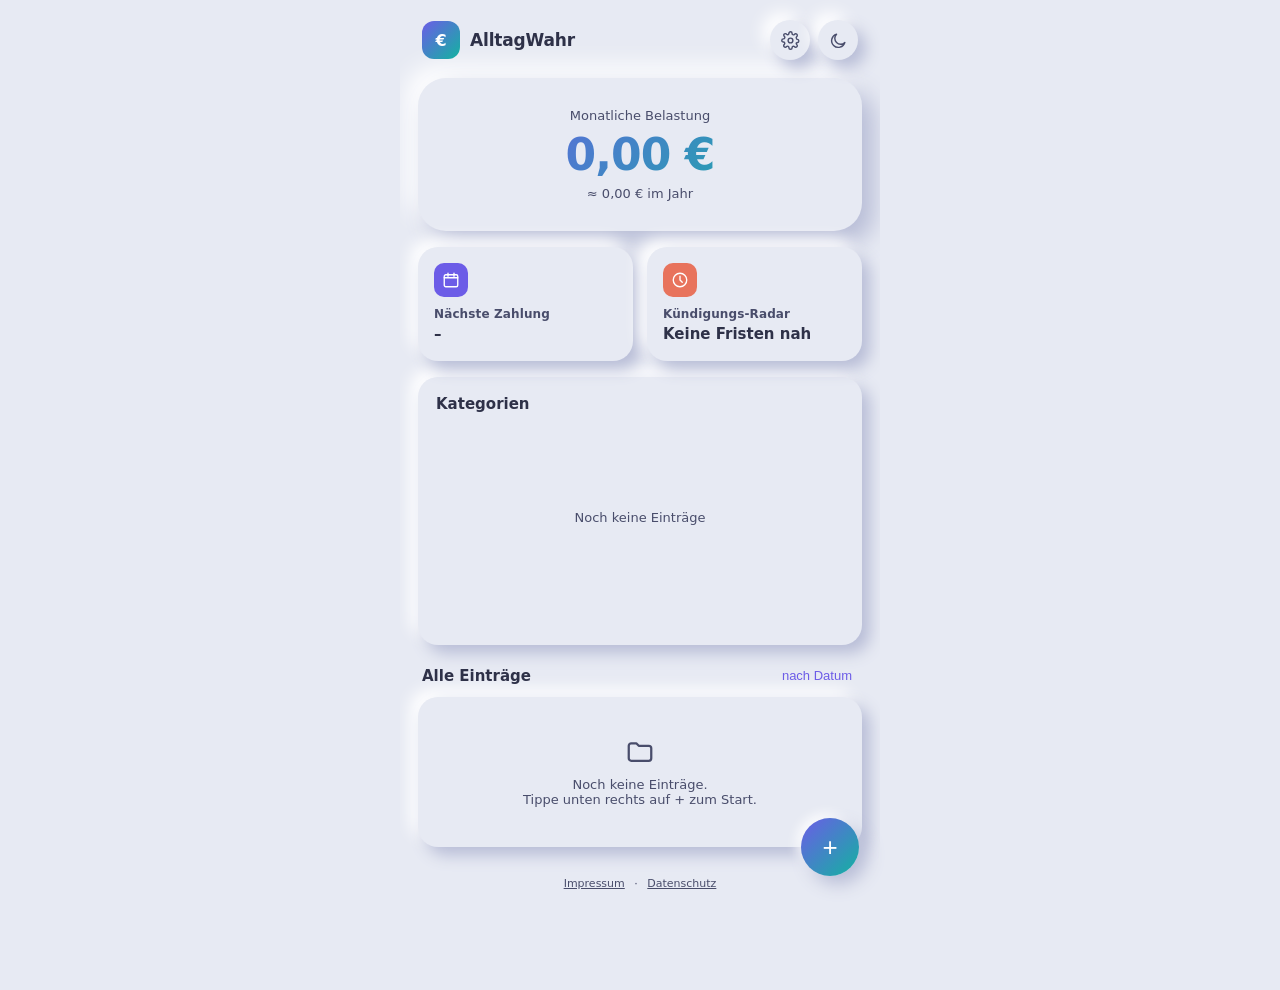
==== index.html @ 647d2dce "Add files via upload" ====
<!DOCTYPE html>
<html lang="de" data-theme="light">
<head>
<meta charset="UTF-8">
<meta name="viewport" content="width=device-width, initial-scale=1.0, maximum-scale=1.0, user-scalable=no, viewport-fit=cover">
<meta name="robots" content="noindex, nofollow, noarchive">
<title>AlltagWahr – Wiederkehrende Ausgaben im Blick</title>
<meta name="description" content="AlltagWahr verwaltet Abos, Versicherungen und andere wiederkehrende Zahlungen – lokal auf deinem Gerät, ohne Cloud, ohne Tracking.">
<link rel="manifest" href="manifest.json">
<meta name="theme-color" content="#6C5CE7">
<link rel="icon" href="icon-192.png">
<link rel="apple-touch-icon" href="apple-touch-icon.png">
<meta name="apple-mobile-web-app-capable" content="yes">
<meta name="apple-mobile-web-app-status-bar-style" content="black-translucent">
<meta name="apple-mobile-web-app-title" content="AlltagWahr">
<link rel="stylesheet" href="style.css">
</head>
<body>

<header>
  <div class="brand">
    <div class="brand-mark">€</div>
    <div class="brand-name">AlltagWahr</div>
  </div>
  <div class="header-actions">
    <button class="icon-btn nm-raised nm-pressable" id="settingsBtn" aria-label="Einstellungen"></button>
    <button class="icon-btn nm-raised nm-pressable" id="themeToggle" aria-label="Darstellung wechseln"></button>
  </div>
</header>

<div class="hero nm-raised-deep">
  <p class="hero-label">Monatliche Belastung</p>
  <p class="hero-amount" id="monthlyTotal">0,00 €</p>
  <p class="hero-sub" id="yearlyHint">≈ 0,00 € im Jahr</p>
</div>

<div class="tiles">
  <div class="tile nm-raised">
    <div class="tile-icon violet" id="tileIconCalendar"></div>
    <p class="tile-title">Nächste Zahlung</p>
    <p class="tile-value" id="nextPayment">–</p>
  </div>
  <div class="tile nm-raised">
    <div class="tile-icon warn" id="tileIconClock"></div>
    <p class="tile-title">Kündigungs-Radar</p>
    <p class="tile-value" id="cancelRadar">Keine Fristen nah</p>
  </div>
</div>

<div class="chart-card nm-raised">
  <div class="section-title" style="margin-bottom:10px;">Kategorien</div>
  <div class="chart-wrap" id="chartWrap"></div>
  <div class="chart-legend" id="chartLegend"></div>
</div>

<div class="section-head">
  <p class="section-title">Alle Einträge</p>
  <button class="section-action" id="sortToggle">nach Datum</button>
</div>
<div id="entryList"></div>

<footer class="legal-links">
  <a href="impressum.html">Impressum</a> · <a href="datenschutz.html">Datenschutz</a>
</footer>

<button class="fab" id="addBtn" aria-label="Neuer Eintrag">+</button>
<div class="toast" id="toast"></div>

<!-- Eintrag anlegen/bearbeiten -->
<div class="sheet-backdrop" id="sheetBackdrop">
  <div class="sheet">
    <div class="sheet-handle"></div>
    <p class="sheet-title" id="sheetTitle">Neuer Eintrag</p>
    <form id="entryForm">
      <div class="field"><label for="fName">Name</label><input id="fName" type="text" placeholder="z. B. Streaming-Abo" required></div>
      <div class="row2">
        <div class="field"><label for="fAmount">Betrag (€)</label><input id="fAmount" type="number" step="0.01" min="0" placeholder="0,00" required></div>
        <div class="field"><label for="fRhythm">Rhythmus</label>
          <select id="fRhythm">
            <option value="monthly">monatlich</option>
            <option value="quarterly">vierteljährlich</option>
            <option value="yearly">jährlich</option>
          </select>
        </div>
      </div>
      <div class="field"><label>Kategorie</label><div class="cat-picker" id="catPicker"></div></div>
      <div class="row2">
        <div class="field"><label for="fDate">Nächste Fälligkeit</label><input id="fDate" type="date" required></div>
        <div class="field"><label for="fNotice">Kündigungsfrist (Tage, optional)</label><input id="fNotice" type="number" min="0" placeholder="z. B. 30"></div>
      </div>
      <div class="field"><label for="fContractTerm">Vertragslaufzeit (Monate, optional)</label><input id="fContractTerm" type="number" min="0" placeholder="z. B. 24"></div>
      <div class="sheet-actions">
        <button type="button" class="btn btn-secondary" id="cancelBtn">Abbrechen</button>
        <button type="submit" class="btn btn-primary">Speichern</button>
      </div>
      <div class="sheet-actions" id="deleteRow" style="display:none;">
        <button type="button" class="btn btn-delete" id="deleteBtn">Eintrag löschen</button>
      </div>
    </form>
  </div>
</div>

<!-- Einstellungen -->
<div class="sheet-backdrop" id="settingsBackdrop">
  <div class="sheet">
    <div class="sheet-handle"></div>
    <p class="sheet-title">Einstellungen</p>

    <div class="settings-row">
      <div>
        <div class="settings-row-label">Erinnerungen</div>
        <div class="settings-row-sub">Hinweis beim Öffnen, wenn eine Zahlung oder Kündigungsfrist ansteht</div>
      </div>
      <label class="switch"><input type="checkbox" id="reminderToggle"><span class="slider"></span></label>
    </div>

    <div class="settings-row">
      <div>
        <div class="settings-row-label">Backup exportieren</div>
        <div class="settings-row-sub">Alle Einträge als JSON-Datei sichern</div>
      </div>
      <button class="btn btn-secondary" style="flex:none;padding:10px 16px;" id="exportBtn">Export</button>
    </div>

    <div class="settings-row">
      <div>
        <div class="settings-row-label">Backup importieren</div>
        <div class="settings-row-sub">Ersetzt aktuelle Einträge durch die Datei</div>
      </div>
      <label class="import-label" for="importInput">Datei wählen</label>
      <input type="file" id="importInput" accept="application/json" style="display:none;">
    </div>

    <div class="section-head" style="margin:22px 0 4px;">
      <p class="section-title">Kategorien</p>
    </div>
    <div id="categoryManager"></div>
    <button type="button" class="cat-add-btn" id="addCategoryBtn">+ Kategorie hinzufügen</button>

    <p class="sheet-text" style="margin-top:16px;">Alle Daten bleiben ausschließlich lokal auf diesem Gerät gespeichert. Es gibt keine Cloud-Synchronisierung.</p>
    <div class="sheet-actions">
      <button type="button" class="btn btn-secondary" id="settingsCloseBtn">Schließen</button>
    </div>
  </div>
</div>

<!-- Kategorie anlegen/bearbeiten -->
<div class="sheet-backdrop" id="categoryBackdrop">
  <div class="sheet">
    <div class="sheet-handle"></div>
    <p class="sheet-title" id="categorySheetTitle">Neue Kategorie</p>
    <form id="categoryForm">
      <div class="field"><label for="fCatName">Name</label><input id="fCatName" type="text" placeholder="z. B. Kinderbetreuung" required></div>
      <div class="field"><label>Icon</label><div class="icon-picker" id="iconPicker"></div></div>
      <div class="field"><label>Farbe</label><div class="color-picker" id="colorPicker"></div></div>
      <div class="sheet-actions">
        <button type="button" class="btn btn-secondary" id="categoryCancelBtn">Abbrechen</button>
        <button type="submit" class="btn btn-primary">Speichern</button>
      </div>
      <div class="sheet-actions">
        <button type="button" class="btn btn-delete" id="categoryDeleteBtn" style="display:none;">Kategorie löschen</button>
      </div>
    </form>
  </div>
</div>

<script src="app.js"></script>
</body>
</html>
---- style.css ----
:root {
  --bg: #E7EAF3;
  --surface: #E7EAF3;
  --text: #2E3148;
  --text-soft: #494D6B;
  --violet: #6C5CE7;
  --violet-soft: #E4E0FC;
  --teal: #12B3A0;
  --teal-soft: #D6F5F0;
  --warn: #E8735C;
  --warn-soft: #FBE3DE;
  --ok: #2FAE66;
  --ok-soft: #DCF3E5;
  --shadow-light: #FFFFFF;
  --shadow-dark: #B7BCD6;
  --radius-lg: 28px;
  --radius-md: 20px;
  --radius-sm: 14px;
  --font: -apple-system, BlinkMacSystemFont, "SF Pro Text", "Segoe UI", system-ui, sans-serif;
}

@media (prefers-color-scheme: dark) {
  :root:not([data-theme="light"]) {
    --bg: #1B1E2E;
    --surface: #1B1E2E;
    --text: #E7E9F5;
    --text-soft: #ACB0D0;
    --violet: #9C8CFF;
    --violet-soft: #2C2A4A;
    --teal: #2ED9C3;
    --teal-soft: #16332F;
    --warn: #FF8A72;
    --warn-soft: #3A241F;
    --ok: #52D98A;
    --ok-soft: #163A29;
    --shadow-light: #23273C;
    --shadow-dark: #121420;
  }
}
:root[data-theme="dark"] {
  --bg: #1B1E2E; --surface: #1B1E2E; --text: #E7E9F5; --text-soft: #ACB0D0;
  --violet: #9C8CFF; --violet-soft: #2C2A4A; --teal: #2ED9C3; --teal-soft: #16332F;
  --warn: #FF8A72; --warn-soft: #3A241F; --ok: #52D98A; --ok-soft: #163A29;
  --shadow-light: #23273C; --shadow-dark: #121420;
}

* { box-sizing: border-box; }
html, body { margin: 0; padding: 0; background: var(--bg); color: var(--text); font-family: var(--font); -webkit-font-smoothing: antialiased; overflow-x: hidden; width: 100%; overscroll-behavior-x: none; }
body { min-height: 100vh; padding: calc(env(safe-area-inset-top) + 16px) 18px calc(100px + env(safe-area-inset-bottom)); max-width: 480px; margin: 0 auto; touch-action: pan-y; }

.nm-raised { background: var(--surface); border-radius: var(--radius-md); box-shadow: 8px 8px 16px var(--shadow-dark), -8px -8px 16px var(--shadow-light); }
.nm-raised-deep { background: var(--surface); border-radius: var(--radius-lg); box-shadow: 12px 12px 24px var(--shadow-dark), -12px -12px 24px var(--shadow-light); }
.nm-inset { background: var(--surface); border-radius: var(--radius-sm); box-shadow: inset 5px 5px 10px var(--shadow-dark), inset -5px -5px 10px var(--shadow-light); }
.nm-pressable { transition: box-shadow .15s ease, transform .15s ease; }
.nm-pressable:active { box-shadow: inset 5px 5px 10px var(--shadow-dark), inset -5px -5px 10px var(--shadow-light); transform: scale(0.98); }

header { display: flex; align-items: center; justify-content: space-between; padding: 4px 4px 18px; }
.brand { display: flex; align-items: center; gap: 10px; }
.brand-mark { width: 38px; height: 38px; border-radius: 12px; display: flex; align-items: center; justify-content: center; background: linear-gradient(135deg, var(--violet), var(--teal)); color: white; font-weight: 700; font-size: 16px; }
.brand-name { font-size: 17px; font-weight: 600; letter-spacing: -0.01em; }
.header-actions { display: flex; gap: 8px; }
.icon-btn { width: 40px; height: 40px; border-radius: 50%; border: none; cursor: pointer; display: flex; align-items: center; justify-content: center; font-size: 16px; color: var(--text-soft); }
.icon-btn svg, .tile-icon svg, .entry-icon svg, .empty-icon svg, .paid-btn svg { width: 19px; height: 19px; }
.tile-icon svg { width: 18px; height: 18px; color: white; }
.entry-icon svg { width: 19px; height: 19px; }
svg.ic { width: 18px; height: 18px; display: block; }

.hero { padding: 30px 24px; margin-bottom: 16px; text-align: center; }
.hero-label { font-size: 13px; color: var(--text-soft); margin: 0 0 6px; }
.hero-amount { font-size: 44px; font-weight: 700; letter-spacing: -0.02em; margin: 0; background: linear-gradient(135deg, var(--violet), var(--teal)); -webkit-background-clip: text; background-clip: text; color: transparent; }
.hero-sub { font-size: 13px; color: var(--text-soft); margin: 6px 0 0; }

.tiles { display: grid; grid-template-columns: 1fr 1fr; gap: 14px; margin-bottom: 16px; }
.tile { padding: 16px; cursor: pointer; }
.tile-icon { width: 34px; height: 34px; border-radius: 10px; display: flex; align-items: center; justify-content: center; font-size: 17px; margin-bottom: 10px; }
.tile-icon.violet { background: var(--violet); }
.tile-icon.teal { background: var(--teal); }
.tile-icon.warn { background: var(--warn); }
.tile-title { font-size: 12px; color: var(--text-soft); margin: 0 0 4px; font-weight: 600; letter-spacing: 0.01em; }
.tile-value { font-size: 15px; font-weight: 700; margin: 0; line-height: 1.3; color: var(--text); }

.section-head { display: flex; align-items: center; justify-content: space-between; margin: 22px 4px 12px; }
.section-title { font-size: 15px; font-weight: 600; margin: 0; }
.section-action { font-size: 13px; color: var(--violet); background: none; border: none; cursor: pointer; font-weight: 500; }

.chart-card { padding: 18px; margin-bottom: 4px; }
.chart-wrap { position: relative; height: 190px; display: flex; align-items: center; justify-content: center; }
.chart-center { position: absolute; top: 50%; left: 50%; transform: translate(-50%, -50%); text-align: center; pointer-events: none; }
.chart-center-value { font-size: 15px; font-weight: 700; }
.chart-center-label { font-size: 10px; color: var(--text-soft); }
.chart-legend { display: flex; flex-wrap: wrap; gap: 8px 14px; margin-top: 14px; font-size: 12px; color: var(--text-soft); }
.legend-item { display: flex; align-items: center; gap: 6px; }
.legend-dot { width: 8px; height: 8px; border-radius: 50%; }

.entry { display: flex; align-items: center; gap: 12px; padding: 14px 16px; margin-bottom: 10px; }
.entry-icon { width: 40px; height: 40px; border-radius: 12px; display: flex; align-items: center; justify-content: center; font-size: 17px; flex-shrink: 0; }
.entry-body { flex: 1; min-width: 0; }
.entry-name { font-size: 14px; font-weight: 600; margin: 0 0 2px; white-space: nowrap; overflow: hidden; text-overflow: ellipsis; }
.entry-meta { font-size: 12px; color: var(--text-soft); margin: 0; }
.entry-amount { font-size: 14px; font-weight: 600; text-align: right; white-space: nowrap; }
.entry-amount small { display: block; font-size: 10px; font-weight: 400; color: var(--text-soft); }
.entry-flag { font-size: 10px; font-weight: 600; padding: 3px 7px; border-radius: 6px; background: var(--warn-soft); color: var(--warn); margin-top: 4px; display: inline-block; }
.entry-actions { display: flex; flex-direction: column; gap: 6px; align-items: flex-end; }
.paid-btn { border: none; background: var(--ok-soft); color: var(--ok); font-size: 11px; font-weight: 600; padding: 4px 9px; border-radius: 8px; cursor: pointer; display: inline-flex; align-items: center; gap: 4px; }
.paid-btn svg { width: 12px; height: 12px; }

.empty-state { padding: 40px 20px; text-align: center; color: var(--text-soft); font-size: 13px; }
.empty-state .empty-icon { margin-bottom: 10px; display: flex; justify-content: center; color: var(--text-soft); }
.empty-state .empty-icon svg { width: 30px; height: 30px; }

.fab { position: fixed; right: 20px; bottom: calc(24px + env(safe-area-inset-bottom)); width: 58px; height: 58px; border-radius: 50%; border: none; background: linear-gradient(135deg, var(--violet), var(--teal)); color: white; font-size: 26px; display: flex; align-items: center; justify-content: center; cursor: pointer; box-shadow: 8px 8px 18px var(--shadow-dark), -4px -4px 12px var(--shadow-light); max-width: 480px; margin: 0 auto; left: 0; right: 0; transform: translateX(calc(50vw - 49px)); }
@media (min-width: 520px) { .fab { transform: translateX(190px); } }
.fab:active { transform: translateX(calc(50vw - 49px)) scale(0.92); }

.sheet-backdrop { position: fixed; inset: 0; background: rgba(20, 20, 30, 0.45); display: none; align-items: flex-end; justify-content: center; z-index: 50; }
.sheet-backdrop.open { display: flex; }
.sheet { background: var(--bg); width: 100%; max-width: 480px; border-radius: 24px 24px 0 0; padding: 10px 22px calc(28px + env(safe-area-inset-bottom)); max-height: 88vh; overflow-y: auto; box-shadow: 0 -8px 30px rgba(0,0,0,0.25); }
.sheet-handle { width: 36px; height: 4px; background: var(--shadow-dark); border-radius: 3px; margin: 8px auto 16px; }
.sheet-title { font-size: 17px; font-weight: 600; margin: 0 0 18px; }
.sheet-text { font-size: 13px; color: var(--text-soft); line-height: 1.6; margin: 0 0 16px; }
.field { margin-bottom: 14px; }
.field label { display: block; font-size: 12px; color: var(--text-soft); margin-bottom: 6px; font-weight: 500; }
.field input, .field select { width: 100%; border: none; padding: 13px 14px; font-size: 15px; font-family: var(--font); color: var(--text); background: var(--surface); border-radius: var(--radius-sm); box-shadow: inset 4px 4px 8px var(--shadow-dark), inset -4px -4px 8px var(--shadow-light); }
.field input::placeholder { color: var(--text-soft); }
.row2 { display: grid; grid-template-columns: 1fr 1fr; gap: 12px; }
.sheet-actions { display: flex; gap: 10px; margin-top: 20px; }
.btn { flex: 1; padding: 14px; border-radius: var(--radius-sm); border: none; font-size: 14px; font-weight: 600; cursor: pointer; font-family: var(--font); }
.btn-primary { background: linear-gradient(135deg, var(--violet), var(--teal)); color: white; }
.btn-secondary { background: var(--surface); color: var(--text-soft); box-shadow: 4px 4px 8px var(--shadow-dark), -4px -4px 8px var(--shadow-light); }
.btn-delete { background: var(--warn-soft); color: var(--warn); }

.cat-picker { display: flex; flex-wrap: wrap; gap: 8px; }
.cat-chip { padding: 8px 13px; border-radius: 20px; font-size: 12.5px; background: var(--surface); box-shadow: 4px 4px 8px var(--shadow-dark), -4px -4px 8px var(--shadow-light); color: var(--text-soft); cursor: pointer; border: 2px solid transparent; display: inline-flex; align-items: center; gap: 6px; }
.cat-chip svg { width: 14px; height: 14px; flex-shrink: 0; }
.cat-chip.selected { font-weight: 600; }

.settings-row { display: flex; align-items: center; justify-content: space-between; padding: 14px 4px; border-bottom: 1px solid var(--shadow-dark); }
.settings-row:last-child { border-bottom: none; }
.settings-row-label { font-size: 14px; font-weight: 500; }
.settings-row-sub { font-size: 12px; color: var(--text-soft); margin-top: 2px; }
.toast { position: fixed; left: 50%; bottom: 100px; transform: translateX(-50%); background: var(--text); color: var(--bg); padding: 10px 18px; border-radius: 12px; font-size: 13px; z-index: 80; opacity: 0; pointer-events: none; transition: opacity .25s ease; }
.toast.show { opacity: 1; }
footer.legal-links { text-align: center; margin-top: 30px; font-size: 11px; color: var(--text-soft); }
footer.legal-links a { color: var(--text-soft); text-decoration: underline; margin: 0 6px; }

.switch { position: relative; display: inline-block; width: 46px; height: 26px; flex-shrink: 0; }
.switch input { opacity: 0; width: 0; height: 0; }
.switch .slider { position: absolute; cursor: pointer; inset: 0; background: var(--shadow-dark); border-radius: 999px; transition: .2s; }
.switch .slider:before { content: ""; position: absolute; height: 20px; width: 20px; left: 3px; top: 3px; background: white; border-radius: 50%; transition: .2s; }
.switch input:checked + .slider { background: var(--violet); }
.switch input:checked + .slider:before { transform: translateX(20px); }

.import-label { display: inline-block; padding: 10px 16px; border-radius: var(--radius-sm); background: var(--surface); box-shadow: 4px 4px 8px var(--shadow-dark), -4px -4px 8px var(--shadow-light); color: var(--text); font-size: 13px; font-weight: 500; cursor: pointer; text-align: center; }

/* Kategorien-Verwaltung */
.cat-manage-row { display: flex; align-items: center; gap: 10px; padding: 10px 4px; }
.cat-manage-swatch { width: 32px; height: 32px; border-radius: 9px; display: flex; align-items: center; justify-content: center; color: white; flex-shrink: 0; }
.cat-manage-swatch svg { width: 16px; height: 16px; }
.cat-manage-label { flex: 1; font-size: 13.5px; font-weight: 500; }
.cat-manage-del { border: none; background: none; color: var(--text-soft); cursor: pointer; padding: 6px; }
.cat-manage-del svg { width: 16px; height: 16px; }
.cat-add-btn { display: flex; align-items: center; justify-content: center; gap: 6px; width: 100%; padding: 12px; margin-top: 8px; border-radius: var(--radius-sm); border: 2px dashed var(--shadow-dark); background: none; color: var(--text-soft); font-size: 13px; font-weight: 600; cursor: pointer; font-family: var(--font); }
.cat-add-btn svg { width: 15px; height: 15px; }

.icon-picker { display: grid; grid-template-columns: repeat(6, 1fr); gap: 8px; }
.icon-choice { aspect-ratio: 1; border-radius: 12px; border: 2px solid transparent; background: var(--surface); box-shadow: 4px 4px 8px var(--shadow-dark), -4px -4px 8px var(--shadow-light); display: flex; align-items: center; justify-content: center; cursor: pointer; color: var(--text-soft); }
.icon-choice svg { width: 18px; height: 18px; }
.icon-choice.selected { border-color: var(--violet); color: var(--violet); }

.color-picker { display: flex; flex-wrap: wrap; gap: 10px; }
.color-choice { width: 30px; height: 30px; border-radius: 50%; cursor: pointer; border: 2px solid transparent; }
.color-choice.selected { border-color: var(--text); box-shadow: 0 0 0 2px var(--bg), 0 0 0 4px var(--text); }
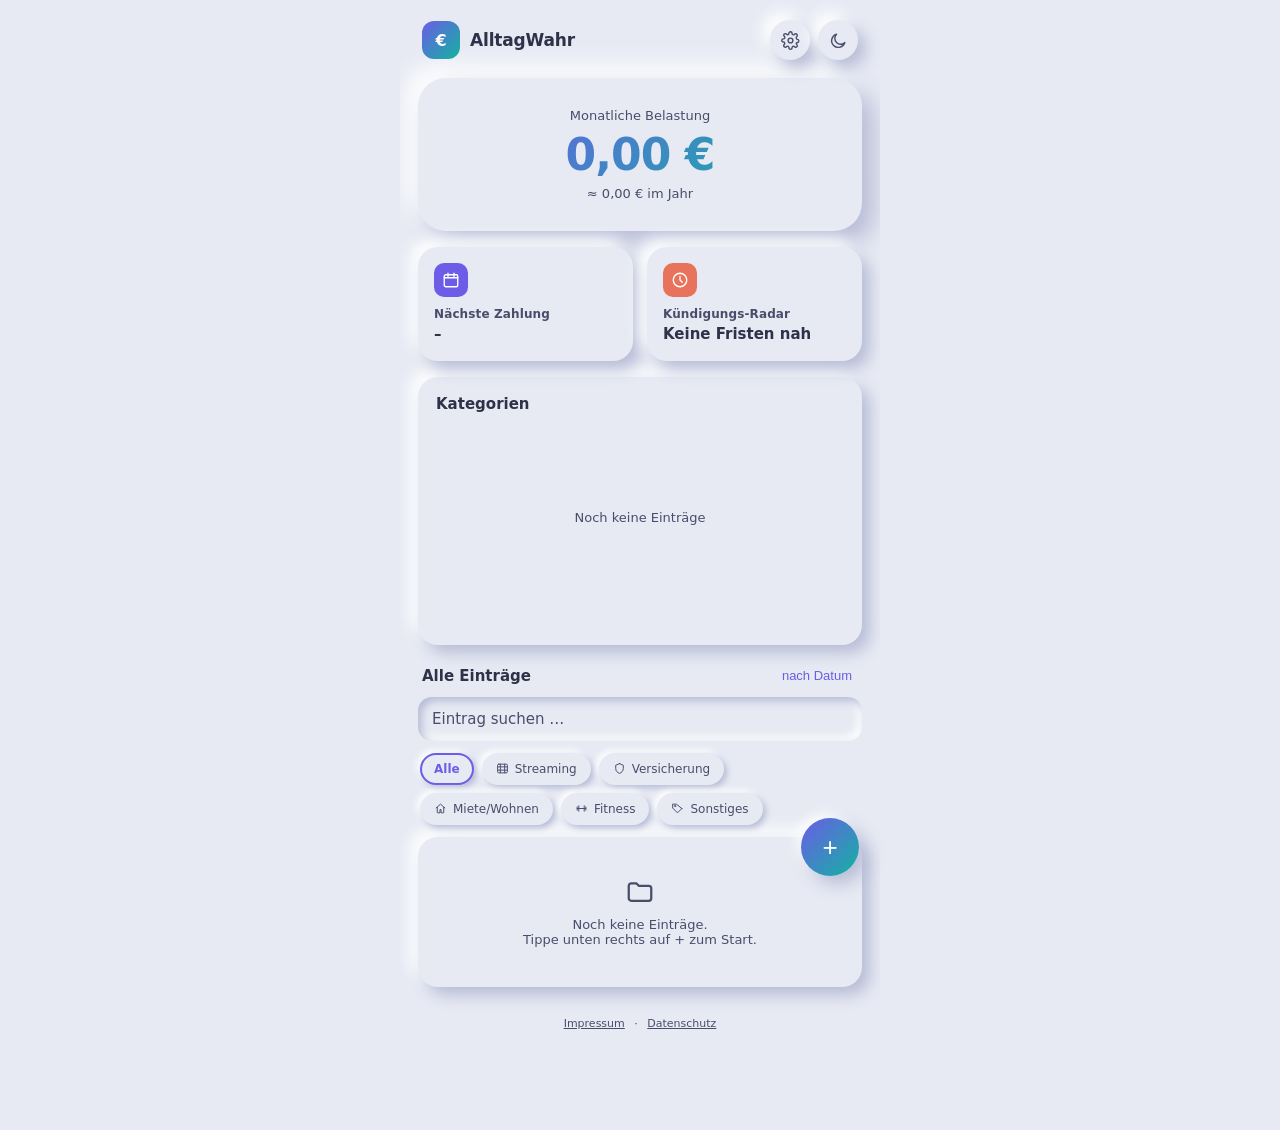
==== commit 1663d111: "Add files via upload" ====
--- a/index.html
+++ b/index.html
@@ -32,6 +32,7 @@
   <p class="hero-label">Monatliche Belastung</p>
   <p class="hero-amount" id="monthlyTotal">0,00 €</p>
   <p class="hero-sub" id="yearlyHint">≈ 0,00 € im Jahr</p>
+  <span class="hero-compare" id="monthCompare" style="display:none;"></span>
 </div>
 
 <div class="tiles">
@@ -57,6 +58,8 @@
   <p class="section-title">Alle Einträge</p>
   <button class="section-action" id="sortToggle">nach Datum</button>
 </div>
+<div class="field" style="margin-bottom:10px;"><input id="searchInput" type="text" placeholder="Eintrag suchen …"></div>
+<div class="filter-bar" id="categoryFilterBar"></div>
 <div id="entryList"></div>
 
 <footer class="legal-links">
@@ -64,7 +67,7 @@
 </footer>
 
 <button class="fab" id="addBtn" aria-label="Neuer Eintrag">+</button>
-<div class="toast" id="toast"></div>
+<div class="toast" id="toast"><span id="toastMsg"></span><button id="toastAction" class="toast-action" style="display:none;"></button></div>
 
 <!-- Eintrag anlegen/bearbeiten -->
 <div class="sheet-backdrop" id="sheetBackdrop">
@@ -85,10 +88,18 @@
       </div>
       <div class="field"><label>Kategorie</label><div class="cat-picker" id="catPicker"></div></div>
       <div class="row2">
-        <div class="field"><label for="fDate">Nächste Fälligkeit</label><input id="fDate" type="date" required></div>
+        <div class="field"><label for="fDate">Nächste Fälligkeit</label><div class="date-wrap nm-inset"><input id="fDate" type="date" required></div></div>
         <div class="field"><label for="fNotice">Kündigungsfrist (Tage, optional)</label><input id="fNotice" type="number" min="0" placeholder="z. B. 30"></div>
       </div>
+      <div class="field"><label for="fContractEnd">Vertragsende (optional)</label><div class="date-wrap nm-inset"><input id="fContractEnd" type="date"></div></div>
       <div class="field"><label for="fContractTerm">Vertragslaufzeit (Monate, optional)</label><input id="fContractTerm" type="number" min="0" placeholder="z. B. 24"></div>
+      <div class="settings-row" style="padding:8px 4px 14px;">
+        <div>
+          <div class="settings-row-label">Automatische Verlängerung</div>
+          <div class="settings-row-sub">Verlängert sich der Vertrag, wenn nicht rechtzeitig gekündigt wird?</div>
+        </div>
+        <label class="switch"><input type="checkbox" id="fAutoRenew" checked><span class="slider"></span></label>
+      </div>
       <div class="sheet-actions">
         <button type="button" class="btn btn-secondary" id="cancelBtn">Abbrechen</button>
         <button type="submit" class="btn btn-primary">Speichern</button>
--- a/style.css
+++ b/style.css
@@ -69,6 +69,7 @@
 .hero-label { font-size: 13px; color: var(--text-soft); margin: 0 0 6px; }
 .hero-amount { font-size: 44px; font-weight: 700; letter-spacing: -0.02em; margin: 0; background: linear-gradient(135deg, var(--violet), var(--teal)); -webkit-background-clip: text; background-clip: text; color: transparent; }
 .hero-sub { font-size: 13px; color: var(--text-soft); margin: 6px 0 0; }
+.hero-compare { display: inline-block; margin-top: 10px; font-size: 11.5px; font-weight: 600; padding: 4px 10px; border-radius: 20px; background: var(--surface); box-shadow: 3px 3px 6px var(--shadow-dark), -3px -3px 6px var(--shadow-light); color: var(--text-soft); }
 
 .tiles { display: grid; grid-template-columns: 1fr 1fr; gap: 14px; margin-bottom: 16px; }
 .tile { padding: 16px; cursor: pointer; }
@@ -99,7 +100,9 @@
 .entry-meta { font-size: 12px; color: var(--text-soft); margin: 0; }
 .entry-amount { font-size: 14px; font-weight: 600; text-align: right; white-space: nowrap; }
 .entry-amount small { display: block; font-size: 10px; font-weight: 400; color: var(--text-soft); }
-.entry-flag { font-size: 10px; font-weight: 600; padding: 3px 7px; border-radius: 6px; background: var(--warn-soft); color: var(--warn); margin-top: 4px; display: inline-block; }
+.entry-flag { font-size: 10px; font-weight: 600; padding: 3px 7px; border-radius: 6px; margin-top: 4px; display: inline-block; }
+.entry-flag-warn { background: var(--warn-soft); color: var(--warn); }
+.entry-flag-ok { background: var(--ok-soft); color: var(--ok); }
 .entry-actions { display: flex; flex-direction: column; gap: 6px; align-items: flex-end; }
 .paid-btn { border: none; background: var(--ok-soft); color: var(--ok); font-size: 11px; font-weight: 600; padding: 4px 9px; border-radius: 8px; cursor: pointer; display: inline-flex; align-items: center; gap: 4px; }
 .paid-btn svg { width: 12px; height: 12px; }
@@ -107,6 +110,11 @@
 .empty-state { padding: 40px 20px; text-align: center; color: var(--text-soft); font-size: 13px; }
 .empty-state .empty-icon { margin-bottom: 10px; display: flex; justify-content: center; color: var(--text-soft); }
 .empty-state .empty-icon svg { width: 30px; height: 30px; }
+
+.filter-bar { display: flex; gap: 8px; flex-wrap: wrap; padding: 2px 2px 12px; }
+.filter-chip { flex-shrink: 0; display: inline-flex; align-items: center; gap: 6px; padding: 7px 12px; border-radius: 20px; font-size: 12px; background: var(--surface); box-shadow: 3px 3px 6px var(--shadow-dark), -3px -3px 6px var(--shadow-light); color: var(--text-soft); cursor: pointer; border: 2px solid transparent; }
+.filter-chip svg { width: 13px; height: 13px; }
+.filter-chip.selected { border-color: var(--violet); color: var(--violet); font-weight: 600; }
 
 .fab { position: fixed; right: 20px; bottom: calc(24px + env(safe-area-inset-bottom)); width: 58px; height: 58px; border-radius: 50%; border: none; background: linear-gradient(135deg, var(--violet), var(--teal)); color: white; font-size: 26px; display: flex; align-items: center; justify-content: center; cursor: pointer; box-shadow: 8px 8px 18px var(--shadow-dark), -4px -4px 12px var(--shadow-light); max-width: 480px; margin: 0 auto; left: 0; right: 0; transform: translateX(calc(50vw - 49px)); }
 @media (min-width: 520px) { .fab { transform: translateX(190px); } }
@@ -122,6 +130,14 @@
 .field label { display: block; font-size: 12px; color: var(--text-soft); margin-bottom: 6px; font-weight: 500; }
 .field input, .field select { width: 100%; border: none; padding: 13px 14px; font-size: 15px; font-family: var(--font); color: var(--text); background: var(--surface); border-radius: var(--radius-sm); box-shadow: inset 4px 4px 8px var(--shadow-dark), inset -4px -4px 8px var(--shadow-light); }
 .field input::placeholder { color: var(--text-soft); }
+.date-wrap { padding: 0; overflow: hidden; }
+.date-wrap input[type="date"] {
+  -webkit-appearance: none; appearance: none;
+  width: 100%; border: none; background: transparent; box-shadow: none;
+  padding: 13px 14px; font-size: 15px; font-family: var(--font); color: var(--text);
+  text-align: left; min-height: 46px;
+}
+.date-wrap input[type="date"]::-webkit-date-and-time-value { text-align: left; margin: 0; }
 .row2 { display: grid; grid-template-columns: 1fr 1fr; gap: 12px; }
 .sheet-actions { display: flex; gap: 10px; margin-top: 20px; }
 .btn { flex: 1; padding: 14px; border-radius: var(--radius-sm); border: none; font-size: 14px; font-weight: 600; cursor: pointer; font-family: var(--font); }
@@ -138,8 +154,9 @@
 .settings-row:last-child { border-bottom: none; }
 .settings-row-label { font-size: 14px; font-weight: 500; }
 .settings-row-sub { font-size: 12px; color: var(--text-soft); margin-top: 2px; }
-.toast { position: fixed; left: 50%; bottom: 100px; transform: translateX(-50%); background: var(--text); color: var(--bg); padding: 10px 18px; border-radius: 12px; font-size: 13px; z-index: 80; opacity: 0; pointer-events: none; transition: opacity .25s ease; }
-.toast.show { opacity: 1; }
+.toast { position: fixed; left: 50%; bottom: 100px; transform: translateX(-50%); background: var(--text); color: var(--bg); padding: 10px 10px 10px 18px; border-radius: 12px; font-size: 13px; z-index: 80; opacity: 0; pointer-events: none; transition: opacity .25s ease; display: flex; align-items: center; gap: 12px; max-width: calc(100vw - 40px); }
+.toast.show { opacity: 1; pointer-events: auto; }
+.toast-action { background: none; border: none; color: var(--teal); font-weight: 700; font-size: 13px; cursor: pointer; padding: 4px 8px; flex-shrink: 0; }
 footer.legal-links { text-align: center; margin-top: 30px; font-size: 11px; color: var(--text-soft); }
 footer.legal-links a { color: var(--text-soft); text-decoration: underline; margin: 0 6px; }
 
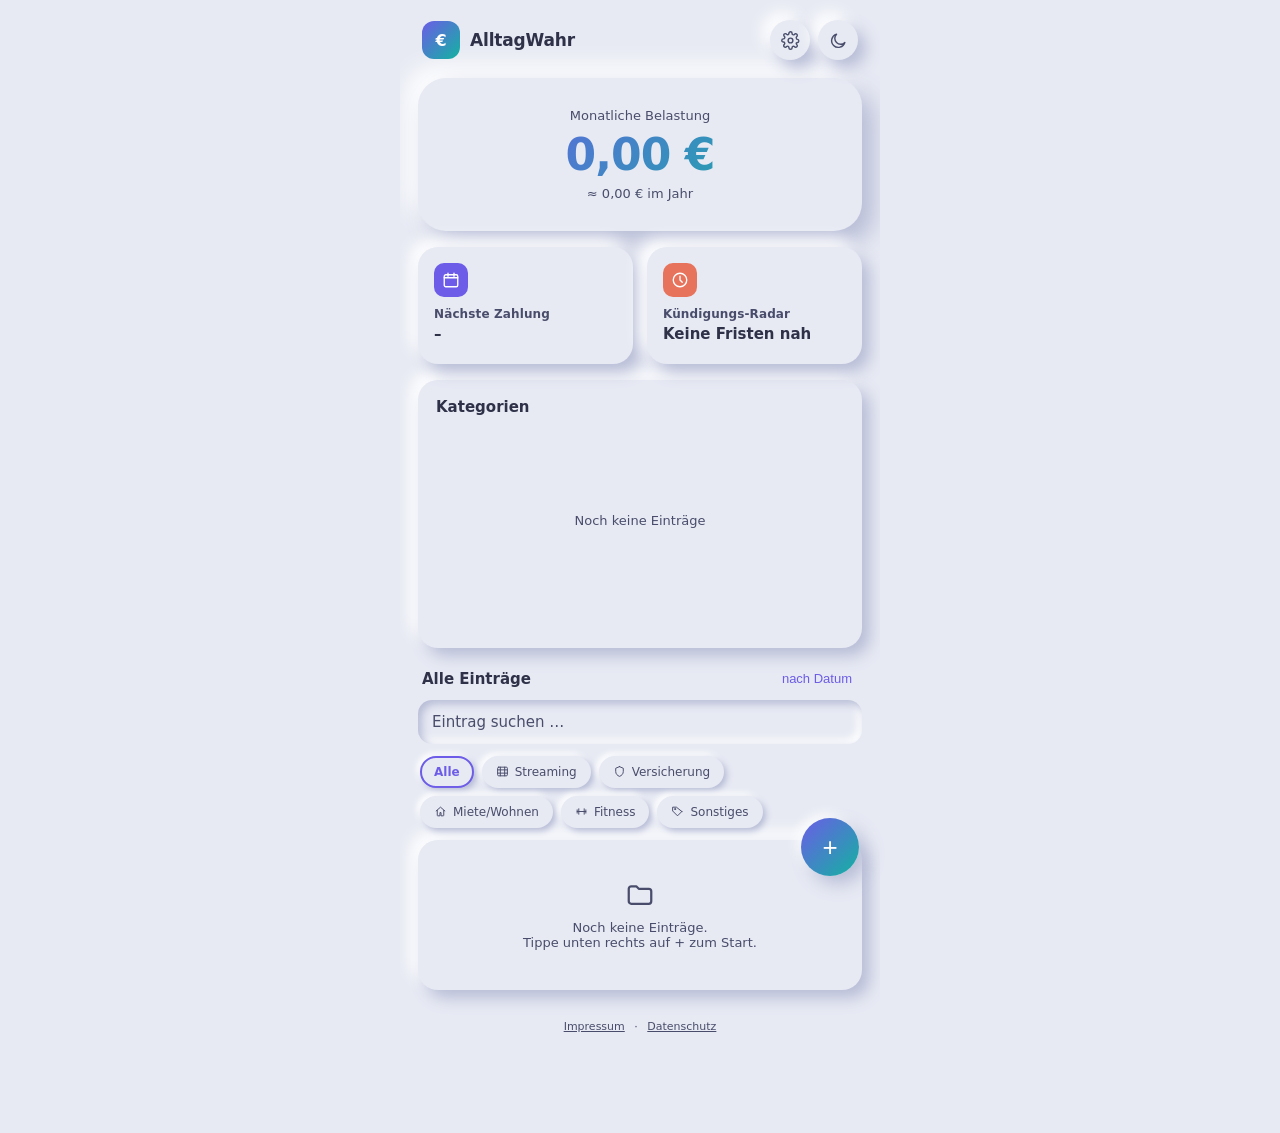
==== commit 57f78227: "Add files via upload" ====
--- a/index.html
+++ b/index.html
@@ -36,15 +36,17 @@
 </div>
 
 <div class="tiles">
-  <div class="tile nm-raised">
+  <div class="tile nm-raised nm-pressable" id="tileNextPayment" role="button" tabindex="0">
     <div class="tile-icon violet" id="tileIconCalendar"></div>
     <p class="tile-title">Nächste Zahlung</p>
     <p class="tile-value" id="nextPayment">–</p>
+    <p class="tile-extra" id="nextPaymentExtra"></p>
   </div>
-  <div class="tile nm-raised">
+  <div class="tile nm-raised nm-pressable" id="tileCancelRadar" role="button" tabindex="0">
     <div class="tile-icon warn" id="tileIconClock"></div>
     <p class="tile-title">Kündigungs-Radar</p>
     <p class="tile-value" id="cancelRadar">Keine Fristen nah</p>
+    <p class="tile-extra" id="cancelRadarExtra"></p>
   </div>
 </div>
 
@@ -60,6 +62,10 @@
 </div>
 <div class="field" style="margin-bottom:10px;"><input id="searchInput" type="text" placeholder="Eintrag suchen …"></div>
 <div class="filter-bar" id="categoryFilterBar"></div>
+<div class="filter-status" id="filterStatus" style="display:none;">
+  <span id="filterStatusText"></span>
+  <button type="button" id="clearFilterMode"></button>
+</div>
 <div id="entryList"></div>
 
 <footer class="legal-links">
--- a/style.css
+++ b/style.css
@@ -60,7 +60,7 @@
 .brand-name { font-size: 17px; font-weight: 600; letter-spacing: -0.01em; }
 .header-actions { display: flex; gap: 8px; }
 .icon-btn { width: 40px; height: 40px; border-radius: 50%; border: none; cursor: pointer; display: flex; align-items: center; justify-content: center; font-size: 16px; color: var(--text-soft); }
-.icon-btn svg, .tile-icon svg, .entry-icon svg, .empty-icon svg, .paid-btn svg { width: 19px; height: 19px; }
+.icon-btn svg, .tile-icon svg, .entry-icon svg, .empty-icon svg { width: 19px; height: 19px; }
 .tile-icon svg { width: 18px; height: 18px; color: white; }
 .entry-icon svg { width: 19px; height: 19px; }
 svg.ic { width: 18px; height: 18px; display: block; }
@@ -79,6 +79,7 @@
 .tile-icon.warn { background: var(--warn); }
 .tile-title { font-size: 12px; color: var(--text-soft); margin: 0 0 4px; font-weight: 600; letter-spacing: 0.01em; }
 .tile-value { font-size: 15px; font-weight: 700; margin: 0; line-height: 1.3; color: var(--text); }
+.tile-extra { font-size: 11px; color: var(--text-soft); margin: 3px 0 0; font-weight: 600; }
 
 .section-head { display: flex; align-items: center; justify-content: space-between; margin: 22px 4px 12px; }
 .section-title { font-size: 15px; font-weight: 600; margin: 0; }
@@ -93,7 +94,7 @@
 .legend-item { display: flex; align-items: center; gap: 6px; }
 .legend-dot { width: 8px; height: 8px; border-radius: 50%; }
 
-.entry { display: flex; align-items: center; gap: 12px; padding: 14px 16px; margin-bottom: 10px; }
+.entry { display: flex; align-items: center; gap: 12px; padding: 14px 16px; margin-bottom: 10px; cursor: pointer; }
 .entry-icon { width: 40px; height: 40px; border-radius: 12px; display: flex; align-items: center; justify-content: center; font-size: 17px; flex-shrink: 0; }
 .entry-body { flex: 1; min-width: 0; }
 .entry-name { font-size: 14px; font-weight: 600; margin: 0 0 2px; white-space: nowrap; overflow: hidden; text-overflow: ellipsis; }
@@ -103,9 +104,6 @@
 .entry-flag { font-size: 10px; font-weight: 600; padding: 3px 7px; border-radius: 6px; margin-top: 4px; display: inline-block; }
 .entry-flag-warn { background: var(--warn-soft); color: var(--warn); }
 .entry-flag-ok { background: var(--ok-soft); color: var(--ok); }
-.entry-actions { display: flex; flex-direction: column; gap: 6px; align-items: flex-end; }
-.paid-btn { border: none; background: var(--ok-soft); color: var(--ok); font-size: 11px; font-weight: 600; padding: 4px 9px; border-radius: 8px; cursor: pointer; display: inline-flex; align-items: center; gap: 4px; }
-.paid-btn svg { width: 12px; height: 12px; }
 
 .empty-state { padding: 40px 20px; text-align: center; color: var(--text-soft); font-size: 13px; }
 .empty-state .empty-icon { margin-bottom: 10px; display: flex; justify-content: center; color: var(--text-soft); }
@@ -115,6 +113,10 @@
 .filter-chip { flex-shrink: 0; display: inline-flex; align-items: center; gap: 6px; padding: 7px 12px; border-radius: 20px; font-size: 12px; background: var(--surface); box-shadow: 3px 3px 6px var(--shadow-dark), -3px -3px 6px var(--shadow-light); color: var(--text-soft); cursor: pointer; border: 2px solid transparent; }
 .filter-chip svg { width: 13px; height: 13px; }
 .filter-chip.selected { border-color: var(--violet); color: var(--violet); font-weight: 600; }
+
+.filter-status { display: flex; align-items: center; justify-content: space-between; padding: 8px 14px; margin-bottom: 12px; border-radius: var(--radius-sm); background: var(--violet-soft); color: var(--violet); font-size: 12.5px; font-weight: 600; }
+.filter-status button { border: none; background: none; color: var(--violet); cursor: pointer; padding: 4px; display: flex; align-items: center; }
+.filter-status button svg { width: 14px; height: 14px; }
 
 .fab { position: fixed; right: 20px; bottom: calc(24px + env(safe-area-inset-bottom)); width: 58px; height: 58px; border-radius: 50%; border: none; background: linear-gradient(135deg, var(--violet), var(--teal)); color: white; font-size: 26px; display: flex; align-items: center; justify-content: center; cursor: pointer; box-shadow: 8px 8px 18px var(--shadow-dark), -4px -4px 12px var(--shadow-light); max-width: 480px; margin: 0 auto; left: 0; right: 0; transform: translateX(calc(50vw - 49px)); }
 @media (min-width: 520px) { .fab { transform: translateX(190px); } }
